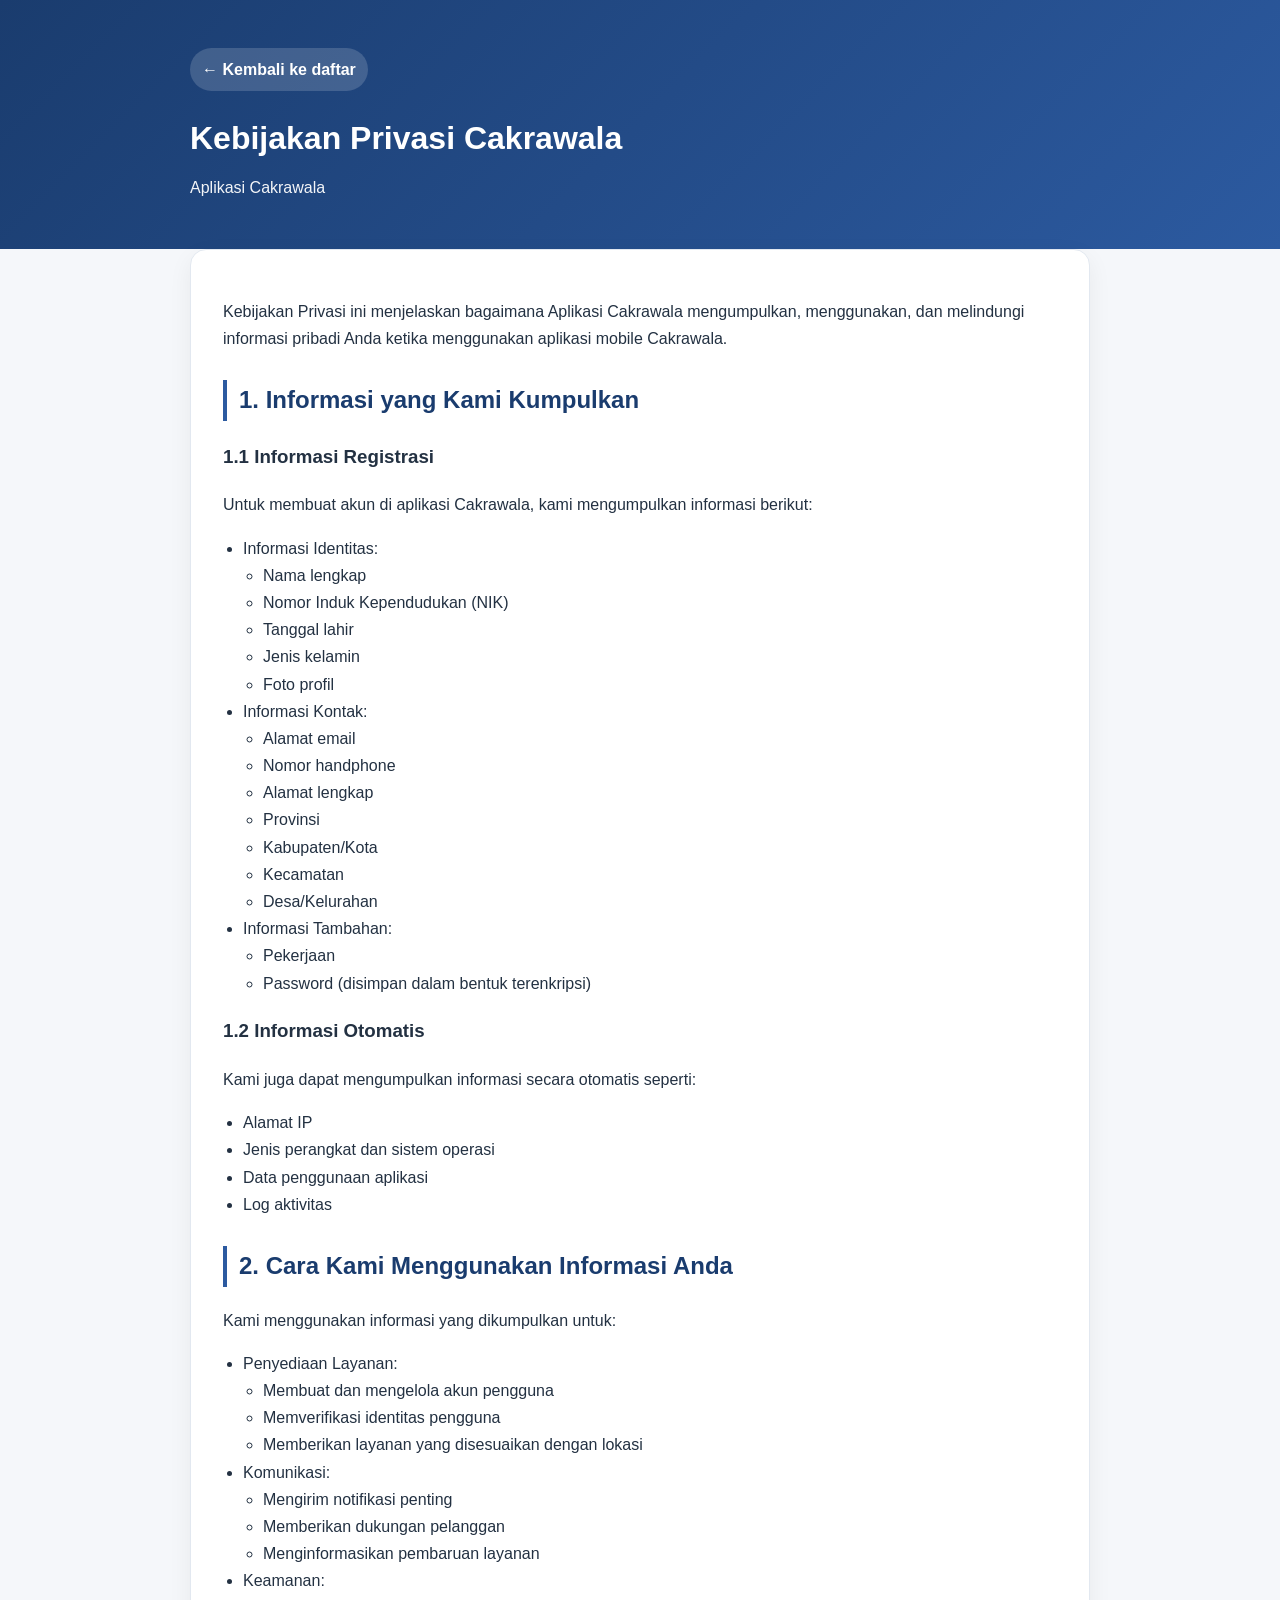
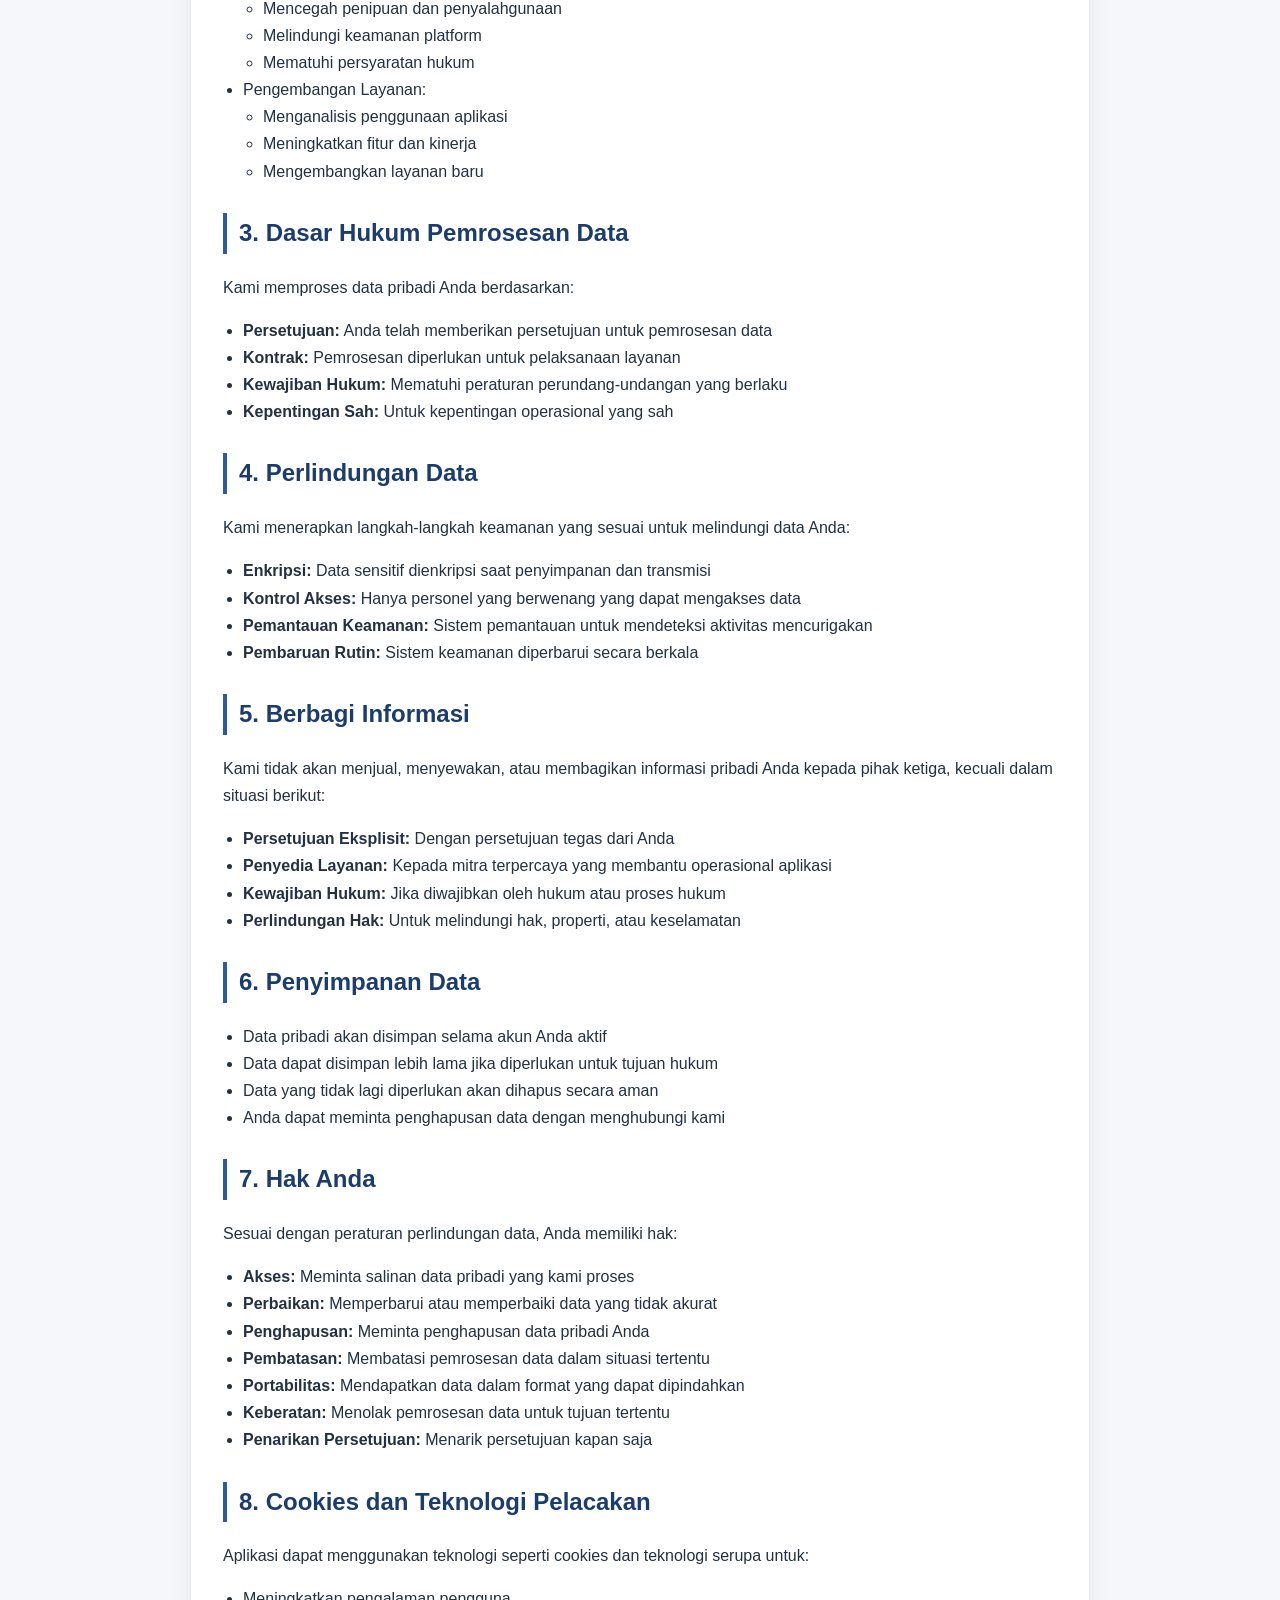
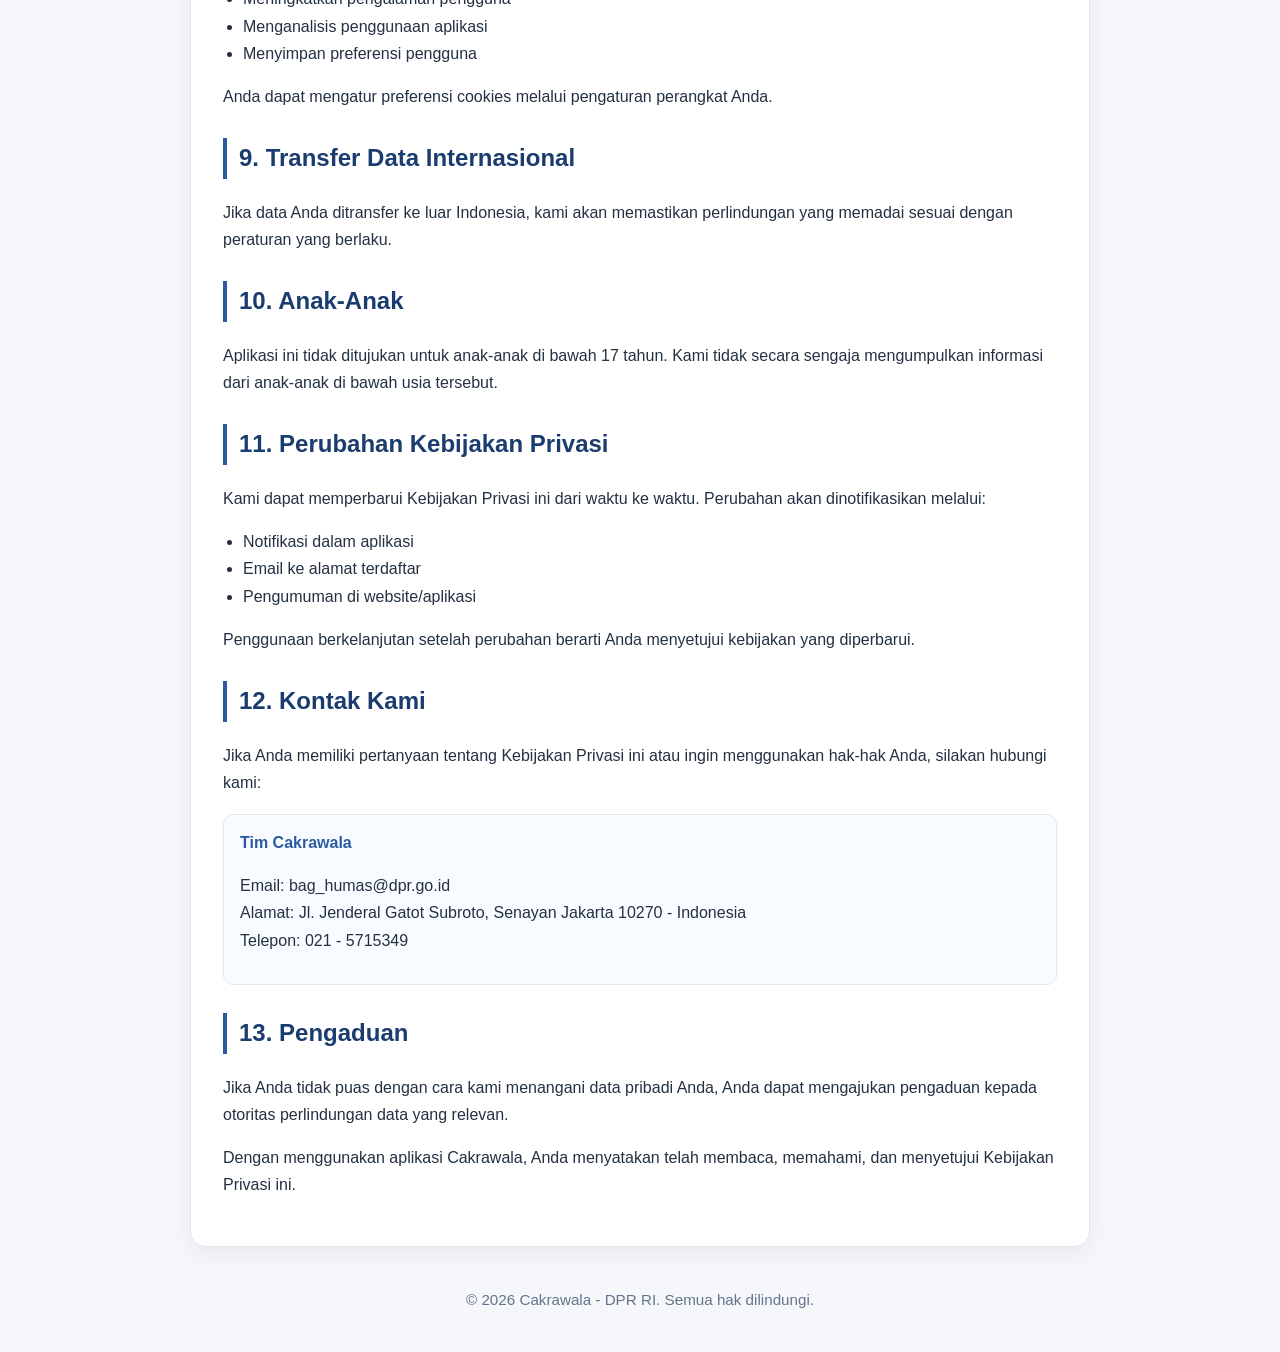
==== pages/privacy-policy-cakrawala.html @ d0db9ed2 "feat : add PP cakrawala" ====
<!DOCTYPE html>
<html lang="id">
<head>
  <meta charset="UTF-8">
  <meta name="viewport" content="width=device-width, initial-scale=1.0">
  <title>Kebijakan Privasi - Cakrawala</title>
  <link rel="stylesheet" href="../assets/css/style.css">
</head>
<body>
  <header class="page-header">
    <div class="page-header-content">
      <a class="back-link" href="../index.html">← Kembali ke daftar</a>
      <h1>Kebijakan Privasi Cakrawala</h1>
      <p>Aplikasi Cakrawala</p>
    </div>
  </header>

  <main class="container policy-page">
    <p>Kebijakan Privasi ini menjelaskan bagaimana Aplikasi Cakrawala mengumpulkan, menggunakan, dan melindungi informasi pribadi Anda ketika menggunakan aplikasi mobile Cakrawala.</p>

    <h2>1. Informasi yang Kami Kumpulkan</h2>

    <h3>1.1 Informasi Registrasi</h3>
    <p>Untuk membuat akun di aplikasi Cakrawala, kami mengumpulkan informasi berikut:</p>
    <ul>
      <li>Informasi Identitas:
        <ul>
          <li>Nama lengkap</li>
          <li>Nomor Induk Kependudukan (NIK)</li>
          <li>Tanggal lahir</li>
          <li>Jenis kelamin</li>
          <li>Foto profil</li>
        </ul>
      </li>
      <li>Informasi Kontak:
        <ul>
          <li>Alamat email</li>
          <li>Nomor handphone</li>
          <li>Alamat lengkap</li>
          <li>Provinsi</li>
          <li>Kabupaten/Kota</li>
          <li>Kecamatan</li>
          <li>Desa/Kelurahan</li>
        </ul>
      </li>
      <li>Informasi Tambahan:
        <ul>
          <li>Pekerjaan</li>
          <li>Password (disimpan dalam bentuk terenkripsi)</li>
        </ul>
      </li>
    </ul>

    <h3>1.2 Informasi Otomatis</h3>
    <p>Kami juga dapat mengumpulkan informasi secara otomatis seperti:</p>
    <ul>
      <li>Alamat IP</li>
      <li>Jenis perangkat dan sistem operasi</li>
      <li>Data penggunaan aplikasi</li>
      <li>Log aktivitas</li>
    </ul>

    <h2>2. Cara Kami Menggunakan Informasi Anda</h2>
    <p>Kami menggunakan informasi yang dikumpulkan untuk:</p>
    <ul>
      <li>Penyediaan Layanan:
        <ul>
          <li>Membuat dan mengelola akun pengguna</li>
          <li>Memverifikasi identitas pengguna</li>
          <li>Memberikan layanan yang disesuaikan dengan lokasi</li>
        </ul>
      </li>
      <li>Komunikasi:
        <ul>
          <li>Mengirim notifikasi penting</li>
          <li>Memberikan dukungan pelanggan</li>
          <li>Menginformasikan pembaruan layanan</li>
        </ul>
      </li>
      <li>Keamanan:
        <ul>
          <li>Mencegah penipuan dan penyalahgunaan</li>
          <li>Melindungi keamanan platform</li>
          <li>Mematuhi persyaratan hukum</li>
        </ul>
      </li>
      <li>Pengembangan Layanan:
        <ul>
          <li>Menganalisis penggunaan aplikasi</li>
          <li>Meningkatkan fitur dan kinerja</li>
          <li>Mengembangkan layanan baru</li>
        </ul>
      </li>
    </ul>

    <h2>3. Dasar Hukum Pemrosesan Data</h2>
    <p>Kami memproses data pribadi Anda berdasarkan:</p>
    <ul>
      <li><strong>Persetujuan:</strong> Anda telah memberikan persetujuan untuk pemrosesan data</li>
      <li><strong>Kontrak:</strong> Pemrosesan diperlukan untuk pelaksanaan layanan</li>
      <li><strong>Kewajiban Hukum:</strong> Mematuhi peraturan perundang-undangan yang berlaku</li>
      <li><strong>Kepentingan Sah:</strong> Untuk kepentingan operasional yang sah</li>
    </ul>

    <h2>4. Perlindungan Data</h2>
    <p>Kami menerapkan langkah-langkah keamanan yang sesuai untuk melindungi data Anda:</p>
    <ul>
      <li><strong>Enkripsi:</strong> Data sensitif dienkripsi saat penyimpanan dan transmisi</li>
      <li><strong>Kontrol Akses:</strong> Hanya personel yang berwenang yang dapat mengakses data</li>
      <li><strong>Pemantauan Keamanan:</strong> Sistem pemantauan untuk mendeteksi aktivitas mencurigakan</li>
      <li><strong>Pembaruan Rutin:</strong> Sistem keamanan diperbarui secara berkala</li>
    </ul>

    <h2>5. Berbagi Informasi</h2>
    <p>Kami tidak akan menjual, menyewakan, atau membagikan informasi pribadi Anda kepada pihak ketiga, kecuali dalam situasi berikut:</p>
    <ul>
      <li><strong>Persetujuan Eksplisit:</strong> Dengan persetujuan tegas dari Anda</li>
      <li><strong>Penyedia Layanan:</strong> Kepada mitra terpercaya yang membantu operasional aplikasi</li>
      <li><strong>Kewajiban Hukum:</strong> Jika diwajibkan oleh hukum atau proses hukum</li>
      <li><strong>Perlindungan Hak:</strong> Untuk melindungi hak, properti, atau keselamatan</li>
    </ul>

    <h2>6. Penyimpanan Data</h2>
    <ul>
      <li>Data pribadi akan disimpan selama akun Anda aktif</li>
      <li>Data dapat disimpan lebih lama jika diperlukan untuk tujuan hukum</li>
      <li>Data yang tidak lagi diperlukan akan dihapus secara aman</li>
      <li>Anda dapat meminta penghapusan data dengan menghubungi kami</li>
    </ul>

    <h2>7. Hak Anda</h2>
    <p>Sesuai dengan peraturan perlindungan data, Anda memiliki hak:</p>
    <ul>
      <li><strong>Akses:</strong> Meminta salinan data pribadi yang kami proses</li>
      <li><strong>Perbaikan:</strong> Memperbarui atau memperbaiki data yang tidak akurat</li>
      <li><strong>Penghapusan:</strong> Meminta penghapusan data pribadi Anda</li>
      <li><strong>Pembatasan:</strong> Membatasi pemrosesan data dalam situasi tertentu</li>
      <li><strong>Portabilitas:</strong> Mendapatkan data dalam format yang dapat dipindahkan</li>
      <li><strong>Keberatan:</strong> Menolak pemrosesan data untuk tujuan tertentu</li>
      <li><strong>Penarikan Persetujuan:</strong> Menarik persetujuan kapan saja</li>
    </ul>

    <h2>8. Cookies dan Teknologi Pelacakan</h2>
    <p>Aplikasi dapat menggunakan teknologi seperti cookies dan teknologi serupa untuk:</p>
    <ul>
      <li>Meningkatkan pengalaman pengguna</li>
      <li>Menganalisis penggunaan aplikasi</li>
      <li>Menyimpan preferensi pengguna</li>
    </ul>
    <p>Anda dapat mengatur preferensi cookies melalui pengaturan perangkat Anda.</p>

    <h2>9. Transfer Data Internasional</h2>
    <p>Jika data Anda ditransfer ke luar Indonesia, kami akan memastikan perlindungan yang memadai sesuai dengan peraturan yang berlaku.</p>

    <h2>10. Anak-Anak</h2>
    <p>Aplikasi ini tidak ditujukan untuk anak-anak di bawah 17 tahun. Kami tidak secara sengaja mengumpulkan informasi dari anak-anak di bawah usia tersebut.</p>

    <h2>11. Perubahan Kebijakan Privasi</h2>
    <p>Kami dapat memperbarui Kebijakan Privasi ini dari waktu ke waktu. Perubahan akan dinotifikasikan melalui:</p>
    <ul>
      <li>Notifikasi dalam aplikasi</li>
      <li>Email ke alamat terdaftar</li>
      <li>Pengumuman di website/aplikasi</li>
    </ul>
    <p>Penggunaan berkelanjutan setelah perubahan berarti Anda menyetujui kebijakan yang diperbarui.</p>

    <h2>12. Kontak Kami</h2>
    <p>Jika Anda memiliki pertanyaan tentang Kebijakan Privasi ini atau ingin menggunakan hak-hak Anda, silakan hubungi kami:</p>
    <div class="sub-point">
      <strong>Tim Cakrawala</strong>
      <p>Email: bag_humas@dpr.go.id<br>
      Alamat: Jl. Jenderal Gatot Subroto, Senayan Jakarta 10270 - Indonesia<br>
      Telepon: 021 - 5715349</p>
    </div>

    <h2>13. Pengaduan</h2>
    <p>Jika Anda tidak puas dengan cara kami menangani data pribadi Anda, Anda dapat mengajukan pengaduan kepada otoritas perlindungan data yang relevan.</p>

    <p>Dengan menggunakan aplikasi Cakrawala, Anda menyatakan telah membaca, memahami, dan menyetujui Kebijakan Privasi ini.</p>
  </main>

  <footer class="site-footer">
    <p>&copy; <span id="year"></span> Cakrawala - DPR RI. Semua hak dilindungi.</p>
  </footer>

  <script src="../assets/js/main.js"></script>
</body>
</html>
---- assets/css/style.css ----
:root {
  --primary: #1a3c6e;
  --primary-light: #2c5aa0;
  --bg: #f5f7fa;
  --card: #ffffff;
  --text: #233142;
  --muted: #64748b;
  --border: #e2e8f0;
}

* {
  box-sizing: border-box;
}

body {
  margin: 0;
  font-family: 'Segoe UI', Tahoma, Geneva, Verdana, sans-serif;
  background: var(--bg);
  color: var(--text);
  line-height: 1.7;
}

.hero,
.page-header {
  background: linear-gradient(135deg, var(--primary), var(--primary-light));
  color: #fff;
  padding: 48px 24px;
}

.hero-content,
.page-header-content {
  max-width: 900px;
  margin: 0 auto;
}

.eyebrow {
  letter-spacing: 0.2em;
  text-transform: uppercase;
  font-size: 0.8rem;
  opacity: 0.85;
}

.hero h1,
.page-header h1 {
  margin: 8px 0;
  font-size: 2rem;
}

.hero p,
.page-header p {
  margin: 0;
  opacity: 0.95;
}

.button,
.back-link,
.card a {
  display: inline-block;
  margin-top: 16px;
  color: var(--primary);
  background: #fff;
  text-decoration: none;
  padding: 10px 16px;
  border-radius: 999px;
  font-weight: 600;
}

.back-link {
  background: rgba(255,255,255,0.16);
  color: #fff;
  padding: 8px 12px;
  margin-top: 0;
  margin-bottom: 12px;
}

.container {
  max-width: 900px;
  margin: 0 auto;
  padding: 32px 24px 60px;
}

.section-card,
.policy-page {
  background: var(--card);
  border: 1px solid var(--border);
  border-radius: 16px;
  padding: 32px;
  box-shadow: 0 8px 24px rgba(15, 23, 42, 0.06);
}

.card-grid {
  display: grid;
  grid-template-columns: repeat(auto-fit, minmax(220px, 1fr));
  gap: 20px;
  margin-top: 20px;
}

.card {
  border: 1px solid var(--border);
  border-radius: 12px;
  padding: 20px;
  background: #fbfdff;
}

.card h3 {
  margin-top: 0;
}

.policy-page h2 {
  margin-top: 28px;
  color: var(--primary);
  border-left: 4px solid var(--primary-light);
  padding-left: 12px;
}

.policy-page ul {
  padding-left: 20px;
}

.sub-point {
  margin: 18px 0;
  padding: 14px 16px;
  background: #f8fbff;
  border-radius: 10px;
  border: 1px solid var(--border);
}

.sub-point strong {
  display: block;
  color: var(--primary-light);
  margin-bottom: 6px;
}

.site-footer {
  text-align: center;
  padding: 24px;
  color: var(--muted);
  font-size: 0.95rem;
}

@media (max-width: 600px) {
  .section-card,
  .policy-page {
    padding: 24px;
  }

  .hero,
  .page-header {
    padding: 36px 16px;
  }
}
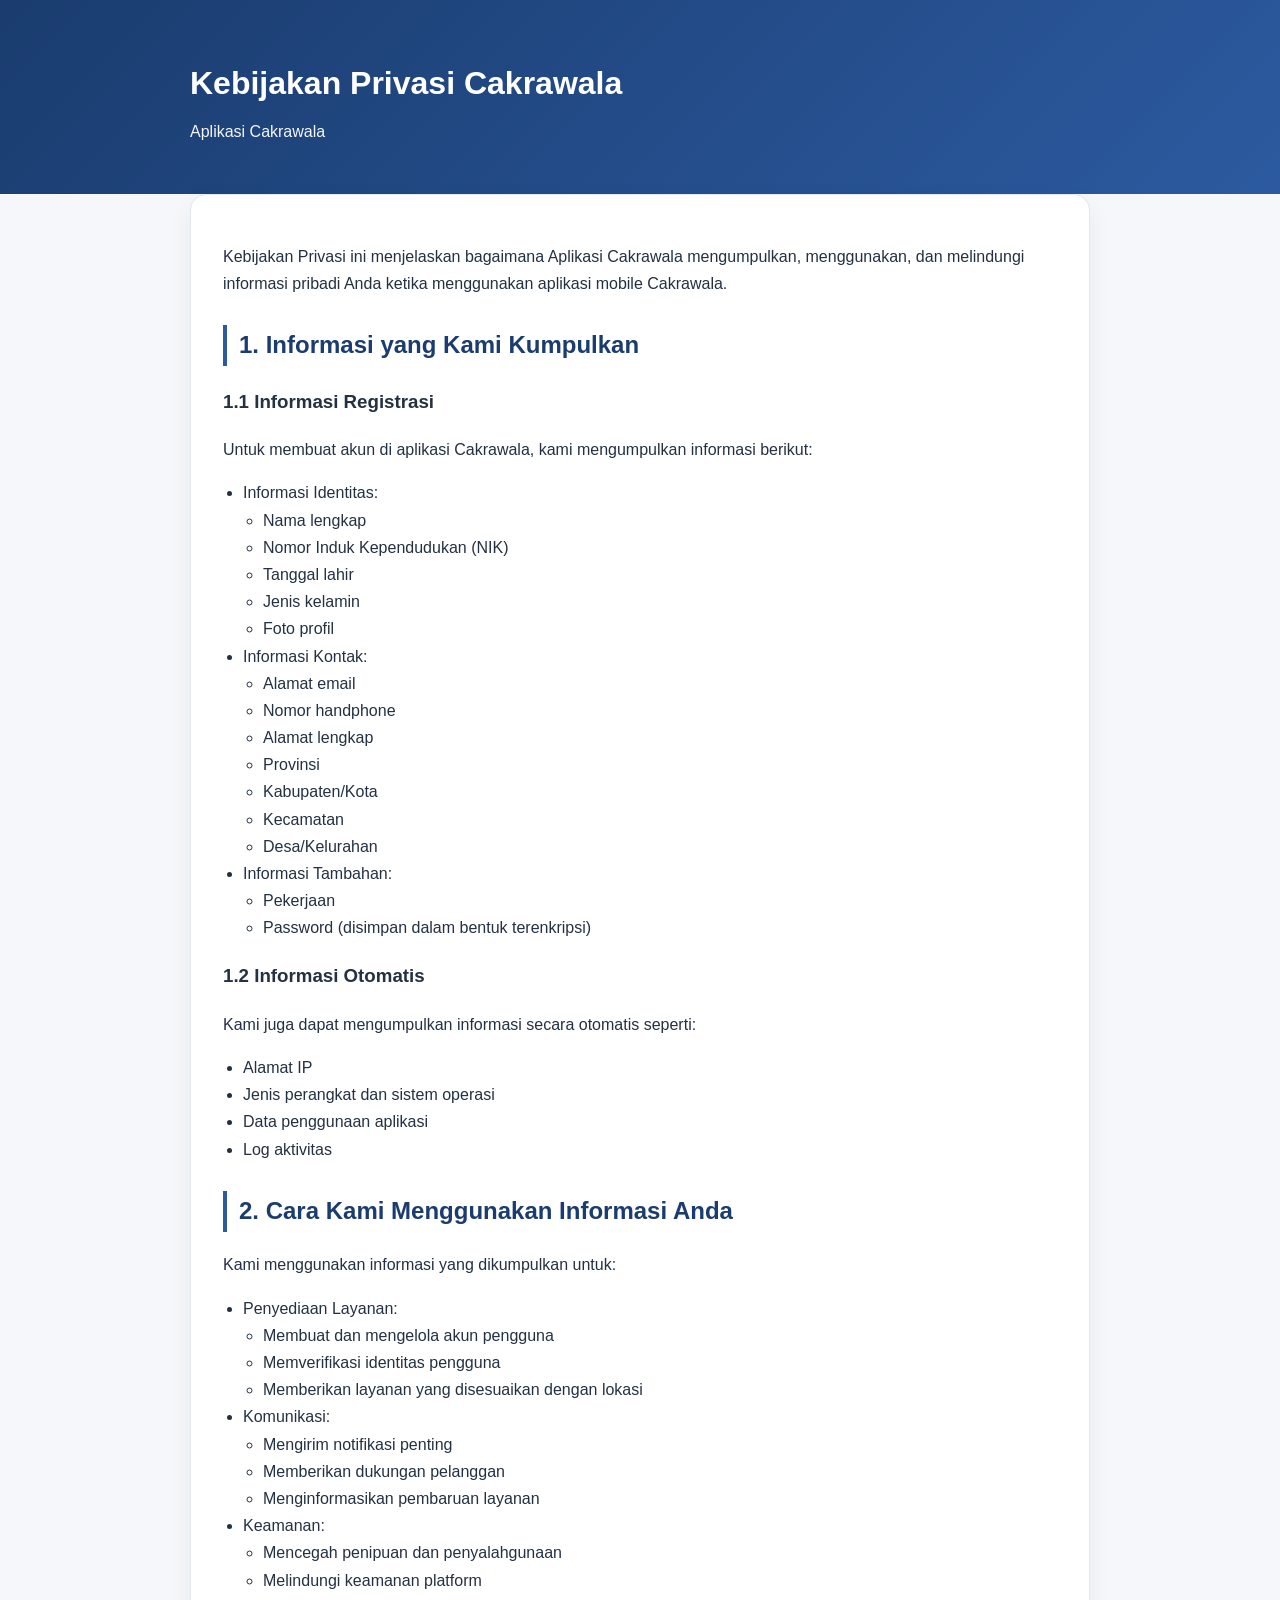
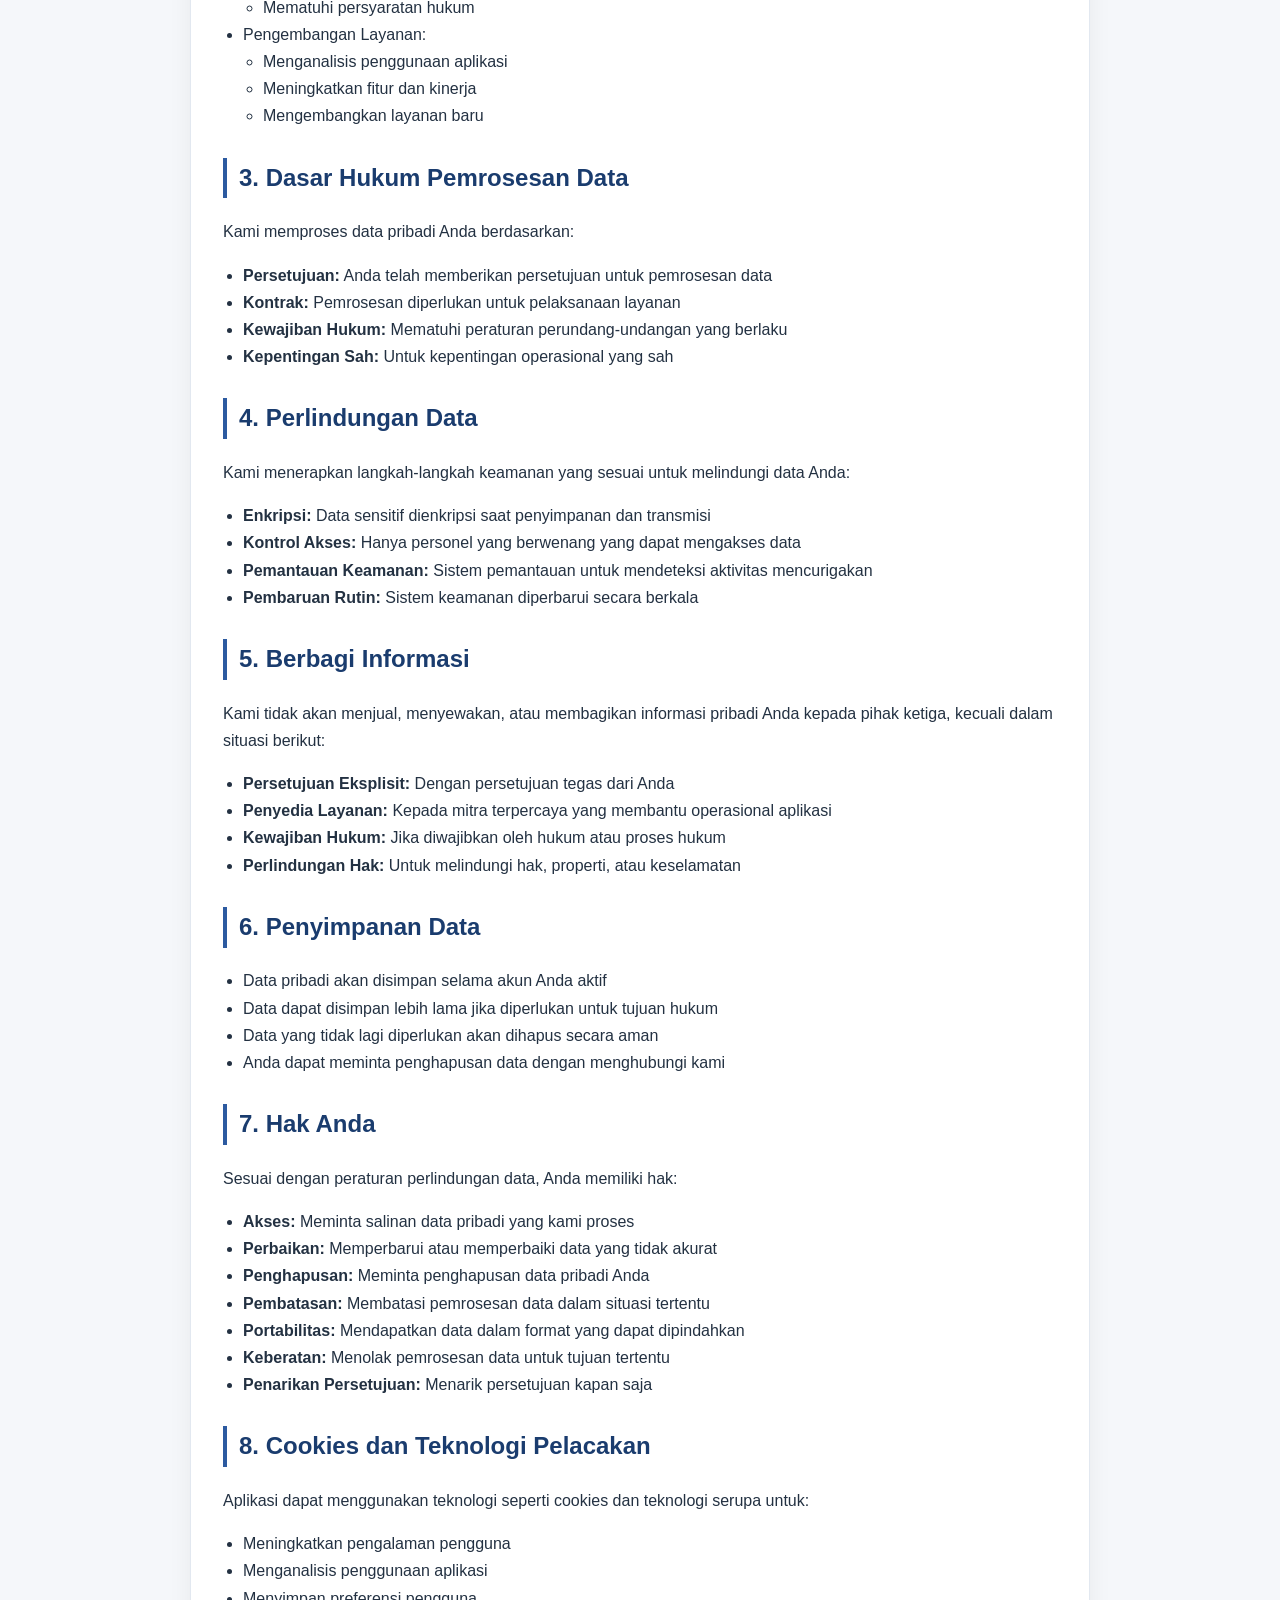
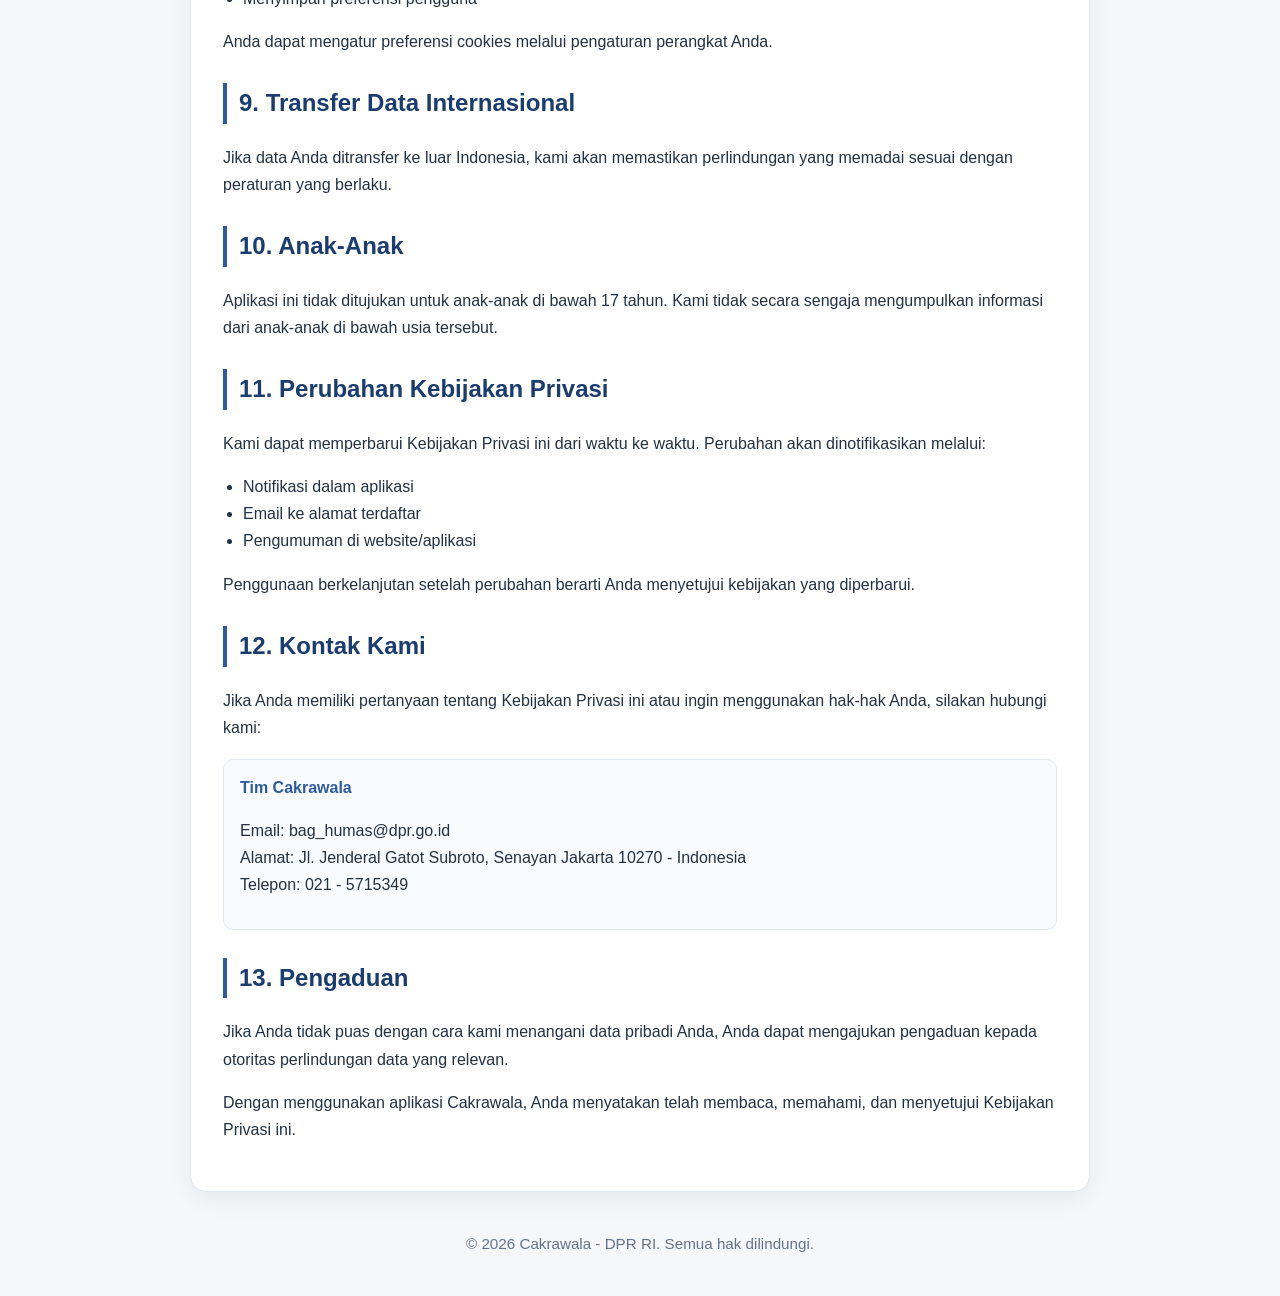
==== commit ee5a2f37: "refactor : delete back button" ====
--- a/pages/privacy-policy-cakrawala.html
+++ b/pages/privacy-policy-cakrawala.html
@@ -9,7 +9,6 @@
 <body>
   <header class="page-header">
     <div class="page-header-content">
-      <a class="back-link" href="../index.html">← Kembali ke daftar</a>
       <h1>Kebijakan Privasi Cakrawala</h1>
       <p>Aplikasi Cakrawala</p>
     </div>
